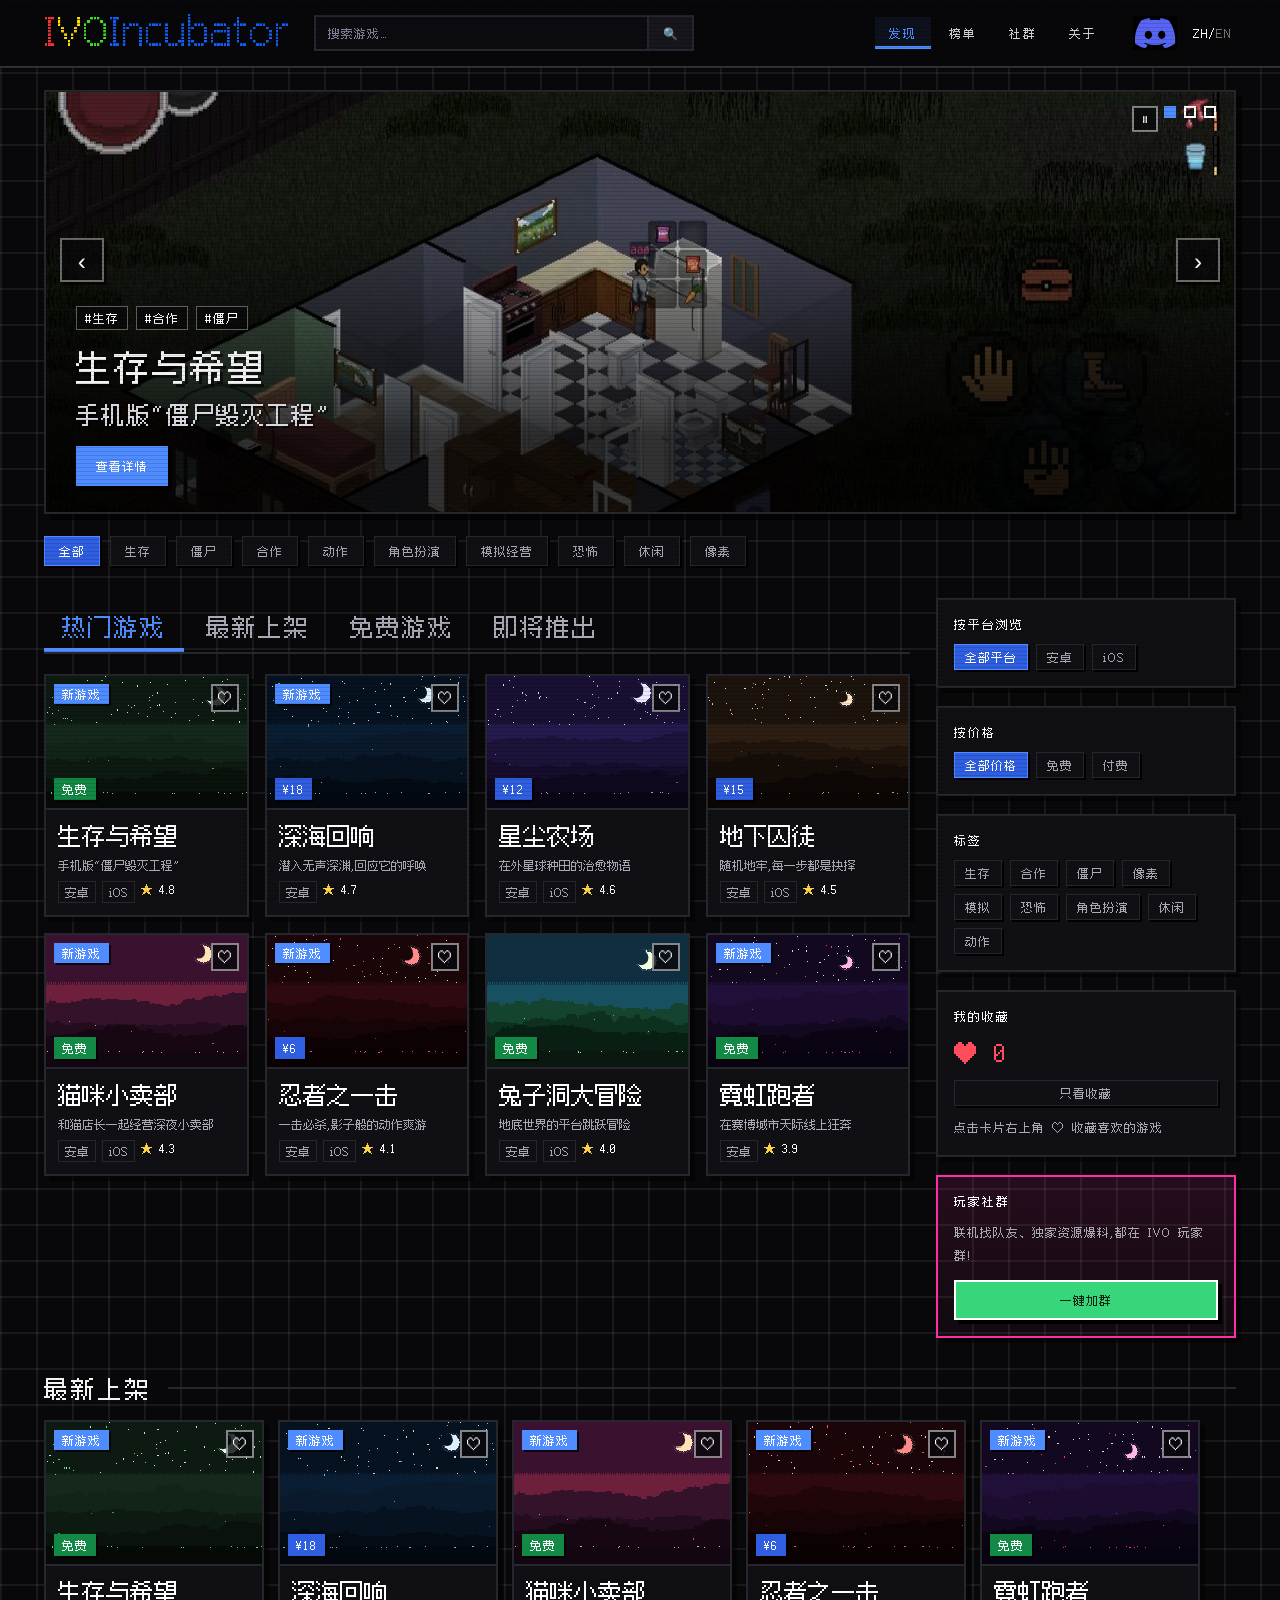
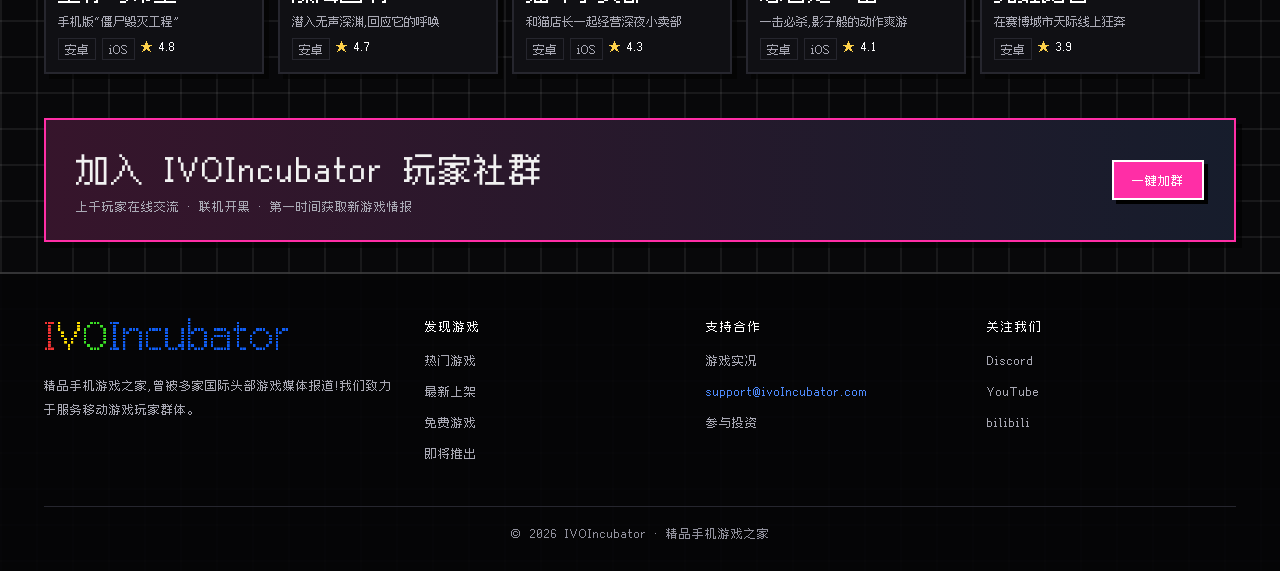
==== index.html @ 16486abe "IVOIncubator 像素风手游站:首页+详情页,含SEO/分页/无障碍/订阅/字体子集化" ====
<!DOCTYPE html>
<html lang="zh-CN" data-lang="zh">
<head>
<meta charset="UTF-8">
<meta name="viewport" content="width=device-width, initial-scale=1.0">
<title>IVOIncubator - 精品手机游戏之家</title>
<meta name="description" content="IVOIncubator 精品手机游戏资源站:发现优质手机游戏,僵尸生存、模拟经营、像素冒险。">
<!-- 如换正式域名,全局替换 URL 即可 -->
<link rel="canonical" href="https://anliways.github.io/ivo/">
<meta property="og:type" content="website">
<meta property="og:site_name" content="IVOIncubator">
<meta property="og:title" content="IVOIncubator - 精品手机游戏之家">
<meta property="og:description" content="发现优质手机游戏:僵尸生存、模拟经营、像素冒险。精品手机游戏之家。">
<meta property="og:image" content="https://anliways.github.io/ivo/assets/og-image.png">
<meta property="og:url" content="https://anliways.github.io/ivo/">
<meta name="twitter:card" content="summary_large_image">
<meta name="twitter:title" content="IVOIncubator - 精品手机游戏之家">
<meta name="twitter:description" content="发现优质手机游戏:僵尸生存、模拟经营、像素冒险。">
<meta name="twitter:image" content="https://anliways.github.io/ivo/assets/og-image.png">
<link rel="icon" type="image/png" href="assets/emoji.png">
<!-- 首屏关键资源预加载 -->
<link rel="preload" as="font" type="font/woff2" href="assets/FusionPixel12-subset.woff2" crossorigin>
<link rel="preload" as="image" href="assets/shot-left.jpg">
<link rel="stylesheet" href="common.css">
<link rel="stylesheet" href="home.css">
</head>
<body>

<!-- ===== 顶栏 ===== -->
<header class="topbar">
  <div class="shell topbar-in">
    <a class="logo-link" href="index.html">
      <img src="assets/logo.png" alt="IVOIncubator">
    </a>
    <div class="search-box">
      <input id="searchInput" type="text" data-i18n-attr="searchPh" placeholder="搜索游戏…" aria-label="搜索游戏">
      <button class="search-go" id="searchGo" type="button">🔍</button>
    </div>
    <nav class="topnav">
      <a href="index.html" class="active" data-i18n="navDiscover">发现</a>
      <a href="#grid-top" data-i18n="navCharts">榜单</a>
      <a href="#community" data-i18n="navCommunity">社群</a>
      <a href="#footer" data-i18n="navAbout">关于</a>
    </nav>
    <div class="topbar-tools">
      <a class="discord-top" href="#" data-link="discord" target="_blank" rel="noopener" aria-label="Discord">
        <img src="assets/discord.png" alt="Discord">
      </a>
      <button class="lang-btn" id="langBtn" type="button" aria-label="Switch language">
        <span class="lang-zh">ZH</span><span class="lang-sep">/</span><span class="lang-en">EN</span>
      </button>
    </div>
  </div>
</header>

<main class="shell home">

  <!-- ===== 精选轮播 ===== -->
  <section class="carousel" id="carousel" aria-label="精选游戏">
    <div class="slides" id="slides"></div>
    <button class="car-btn car-prev" id="carPrev" type="button" aria-label="上一个">‹</button>
    <button class="car-btn car-next" id="carNext" type="button" aria-label="下一个">›</button>
    <button class="car-pause" id="carPause" type="button" aria-label="暂停轮播" data-i18n-aria="pauseAria">⏸</button>
    <div class="car-dots" id="carDots"></div>
  </section>

  <!-- ===== 分类筛选 ===== -->
  <nav class="genre-row" id="genreRow" aria-label="游戏分类"></nav>

  <!-- ===== 主区:标签页网格 + 侧栏 ===== -->
  <div class="home-main" id="grid-top">

    <section class="main-col">
      <div class="tab-bar" id="tabBar" role="tablist"></div>
      <div class="game-grid" id="gameGrid"></div>
      <div class="load-more-wrap">
        <button type="button" class="btn btn-ghost" id="loadMore" hidden data-i18n="loadMore">加载更多</button>
      </div>
      <p class="empty-tip" id="emptyTip" hidden data-i18n="empty">没有找到符合条件的游戏,换个筛选试试!</p>
    </section>

    <aside class="side-col">
      <!-- 平台浏览 -->
      <section class="panel">
        <h3 data-i18n="browsePlatform">按平台浏览</h3>
        <div class="filter-group" id="platFilter"></div>
      </section>
      <!-- 价格筛选 -->
      <section class="panel">
        <h3 data-i18n="browsePrice">按价格</h3>
        <div class="filter-group" id="priceFilter"></div>
      </section>
      <!-- 标签云 -->
      <section class="panel">
        <h3 data-i18n="tagCloud">标签</h3>
        <div class="tag-cloud" id="tagCloud"></div>
      </section>
      <!-- 我的收藏 -->
      <section class="panel">
        <h3 data-i18n="favTitle">我的收藏</h3>
        <p class="fav-count" id="favCount">♥ 0</p>
        <button type="button" class="chip" id="favOnlyBtn" data-i18n="favOnly">只看收藏</button>
        <p class="fav-hint" data-i18n="favHint">点击卡片右上角 ♡ 收藏喜欢的游戏</p>
      </section>
      <!-- 公告卡 -->
      <section class="panel panel-notice">
        <h3 data-i18n="noticeTitle">玩家社群</h3>
        <p data-i18n="noticeText">联机找队友、独家资源爆料,都在 IVO 玩家群!</p>
        <a class="btn btn-green btn-block" href="#" data-link="discord" data-i18n="joinBtn" target="_blank" rel="noopener">一键加群</a>
      </section>
    </aside>

  </div>

  <!-- ===== 最新上架(横向滚动) ===== -->
  <section class="fresh-sec">
    <div class="sec-head">
      <h2 data-i18n="freshTitle">最新上架</h2>
      <span class="sec-line"></span>
    </div>
    <div class="fresh-row" id="freshRow"></div>
  </section>

  <!-- ===== 社群横幅 ===== -->
  <section class="community" id="community">
    <div class="community-in">
      <div>
        <h2 data-i18n="communityTitle">加入 IVOIncubator 玩家社群</h2>
        <p data-i18n="communityText">上千玩家在线交流 · 联机开黑 · 第一时间获取新游戏情报</p>
      </div>
      <a class="btn btn-pink" href="#" data-link="discord" data-i18n="communityBtn" target="_blank" rel="noopener">一键加群</a>
    </div>
  </section>

</main>

<!-- ===== 页脚 ===== -->
<footer class="footer" id="footer">
  <div class="shell">
    <div class="footer-grid">
      <div class="footer-brand">
        <img src="assets/logo.png" alt="IVOIncubator">
        <p data-i18n="footAbout">精品手机游戏之家,曾被多家国际头部游戏媒体报道!我们致力于服务移动游戏玩家群体。</p>
      </div>
      <div>
        <h4 data-i18n="footDiscover">发现游戏</h4>
        <ul>
          <li><a href="#grid-top" data-nav-tab="hot" data-i18n="tabHot">热门游戏</a></li>
          <li><a href="#grid-top" data-nav-tab="new" data-i18n="tabNew">最新上架</a></li>
          <li><a href="#grid-top" data-nav-tab="free" data-i18n="tabFree">免费游戏</a></li>
          <li><a href="#grid-top" data-nav-tab="soon" data-i18n="tabSoon">即将推出</a></li>
        </ul>
      </div>
      <div>
        <h4 data-i18n="footSupport">支持合作</h4>
        <ul>
          <li><a href="#" data-link="live" target="_blank" rel="noopener" data-i18n="footLive">游戏实况</a></li>
          <li><a href="mailto:support@ivoIncubator.com" class="footer-mail">support@ivoIncubator.com</a></li>
          <li><a href="#" data-i18n="footInvest">参与投资</a></li>
        </ul>
      </div>
      <div>
        <h4 data-i18n="footFollow">关注我们</h4>
        <ul>
          <li><a href="#" data-link="discord" target="_blank" rel="noopener">Discord</a></li>
          <li><a href="#" data-link="youtube" target="_blank" rel="noopener">YouTube</a></li>
          <li><a href="#" data-link="bilibili" target="_blank" rel="noopener">bilibili</a></li>
        </ul>
      </div>
    </div>
    <p class="footer-bottom">© 2026 IVOIncubator · <span data-i18n="footRights">精品手机游戏之家</span></p>
  </div>
</footer>

<button class="back-top" id="backTop" type="button" aria-label="Back to top" data-i18n-aria="backTop">▲</button>

<script src="data.js"></script>
<script src="cursor.js"></script>
<script src="analytics.js"></script>
<script src="home.js"></script>
</body>
</html>
---- common.css ----
/* =====================================================
 * IVOIncubator · 公共样式(两页共用)
 * ===================================================== */

/* ---- 像素字体(子集版,全站仅 34KB;新增大量文案后需重新子集化) ---- */
@font-face {
  font-family: "FusionPixel";
  src: url("assets/FusionPixel12-subset.woff2") format("woff2");
  font-weight: 400;
  font-display: swap;
}
@font-face {
  font-family: "FusionPixel";
  src: url("assets/FusionPixel12-latin-subset.woff2") format("woff2");
  font-weight: 400;
  font-display: swap;
  unicode-range: U+0000-00FF, U+2000-206F;
}

/* ---- 基础 ---- */
:root {
  --bg: #08080a;
  --line: rgba(255, 255, 255, 0.07);
  --grid-size: 36px;
  --panel: #101014;
  --panel-2: #16161c;
  --border: #26262e;
  --border-hover: #4f8cff;
  --brand: #4f8cff;
  --brand-deep: #2f5fe0;
  --green: #37d67a;
  --red: #ff4d5e;
  --pink: #ff2ea6;
  --text: #f2f2f2;
  --text-dim: #aaaab6;
}
* { margin: 0; padding: 0; box-sizing: border-box; }

/* hidden 属性优先于任何 display 规则(如 .btn 的 display:inline-block) */
[hidden] { display: none !important; }

html { scroll-behavior: smooth; }

body {
  background: var(--bg);
  background-image:
    linear-gradient(var(--line) 2px, transparent 2px),
    linear-gradient(90deg, var(--line) 2px, transparent 2px);
  background-size: var(--grid-size) var(--grid-size);
  color: var(--text);
  font-family: "FusionPixel", "Zpix", "SimHei", monospace;
  -webkit-font-smoothing: none;
  font-smooth: never;
  min-height: 100vh;
  display: flex;
  flex-direction: column;
}

a { color: inherit; text-decoration: none; }
img, canvas, svg { display: block; image-rendering: pixelated; }
button { font-family: inherit; }
::placeholder { color: #84849a; }

/* ---- 全局像素化:选中 / 滚动条 / 光标 / CRT 扫描线 ---- */
::selection { background: var(--brand); color: #000; }

::-webkit-scrollbar { width: 12px; height: 12px; }
::-webkit-scrollbar-track { background: #0b0b0e; }
::-webkit-scrollbar-thumb { background: #2c2c36; border: 2px solid #0b0b0e; }
::-webkit-scrollbar-thumb:hover { background: var(--brand-deep); }
* { scrollbar-color: #2c2c36 #0b0b0e; }

/* ---- 全局像素光标(cursor.js 运行时生成 PNG 注入变量) ---- */
* { cursor: var(--cursor-arrow, auto); }
a, button, .chip, .fav-btn, select, label[for], summary {
  cursor: var(--cursor-point, pointer);
}
input, textarea { cursor: text; }

/* CRT 扫描线覆层 */
body::after {
  content: "";
  position: fixed;
  inset: 0;
  z-index: 999;
  pointer-events: none;
  background: repeating-linear-gradient(
    0deg,
    rgba(0, 0, 0, 0.12) 0 1px,
    transparent 1px 4px
  );
}

.shell {
  width: 100%;
  max-width: 1240px;
  margin: 0 auto;
  padding: 0 24px;
}

/* ============ 顶栏 ============ */
.topbar {
  background: rgba(8, 8, 10, 0.96);
  border-bottom: 2px solid rgba(255, 255, 255, 0.18);
  position: sticky;
  top: 0;
  z-index: 50;
}
.topbar-in {
  display: flex;
  align-items: center;
  gap: 22px;
  height: 66px;
}
.logo-link { flex: none; display: block; }
.logo-link img { width: 248px; image-rendering: pixelated; } /* 991/4,整数倍缩放最锐利 */

.search-box {
  flex: 1;
  min-width: 0;
  max-width: 380px;
  display: flex;
  border: 2px solid var(--border);
  background: #0c0c10;
}
.search-box input {
  flex: 1;
  min-width: 0;
  background: none;
  border: none;
  outline: none;
  color: var(--text);
  font-family: inherit;
  font-size: 12px;
  padding: 8px 12px;
  letter-spacing: 1px;
}
.search-box .search-go {
  border: none;
  border-left: 2px solid var(--border);
  background: var(--panel-2);
  color: var(--text-dim);
  font-family: inherit;
  font-size: 12px;
  padding: 0 14px;
  cursor: pointer;
}
.search-box:focus-within { border-color: var(--brand); }
.search-box:focus-within .search-go { color: var(--brand); }

.topnav {
  display: flex;
  gap: 4px;
  margin-left: auto;
}
.topnav a {
  font-size: 12px;
  letter-spacing: 2px;
  color: #cfcfd6;
  padding: 8px 14px;
  white-space: nowrap;
}
.topnav a:hover, .topnav a.active { color: var(--brand); }
.topnav a.active {
  background: rgba(79, 140, 255, 0.08);
  box-shadow: inset 0 -3px 0 var(--brand);
}

.topbar-tools {
  display: flex;
  align-items: center;
  gap: 12px;
  flex: none;
}
.discord-top img { width: 44px; image-rendering: pixelated; } /* 88/2 */
.discord-top:hover { filter: brightness(1.3); }

.lang-btn {
  background: none;
  border: none;
  cursor: pointer;
  font-size: 12px;
  color: #fff;
  letter-spacing: 1px;
  padding: 6px 4px;
}
.lang-btn:hover { color: var(--brand); }
.lang-btn:focus-visible { outline: 2px solid var(--brand); outline-offset: 2px; }
.lang-btn .lang-en { opacity: 0.45; }
html[data-lang="en"] .lang-btn .lang-zh { opacity: 0.45; }
html[data-lang="en"] .lang-btn .lang-en { opacity: 1; }

/* ============ 页脚 ============ */
.footer {
  margin-top: auto;
  border-top: 2px solid rgba(255, 255, 255, 0.18);
  background: rgba(5, 5, 6, 0.9);
  padding: 44px 0 30px;
}
.footer-grid {
  display: grid;
  grid-template-columns: 1.4fr 1fr 1fr 1fr;
  gap: 32px;
}
.footer-grid > div { min-width: 0; }
.footer-brand img { width: 248px; max-width: 100%; image-rendering: pixelated; margin-bottom: 16px; }
.footer-brand p {
  font-size: 12px;
  line-height: 2;
  color: var(--text-dim);
  letter-spacing: 1px;
}
.footer h4 {
  font-size: 12px;
  font-weight: 400;
  color: #fff;
  margin-bottom: 14px;
  letter-spacing: 2px;
}
.footer ul { list-style: none; }
.footer li { margin-bottom: 10px; }
.footer li a {
  font-size: 12px;
  color: var(--text-dim);
  letter-spacing: 1px;
}
.footer li a:hover { color: var(--brand); }
.footer-mail { color: var(--brand) !important; }
.footer-bottom {
  margin-top: 34px;
  padding-top: 18px;
  border-top: 1px solid var(--border);
  font-size: 12px;
  color: #93939f;
  text-align: center;
  letter-spacing: 1px;
}

/* ============ 通用按钮 / 标签(8-bit 硬阴影) ============ */
.btn {
  display: inline-block;
  font-size: 12px;
  letter-spacing: 1px;
  padding: 10px 18px;
  border: 2px solid #fff;
  cursor: pointer;
  white-space: nowrap;
  box-shadow: 4px 4px 0 #000;
  transition: transform 0.12s steps(2, end), box-shadow 0.12s steps(2, end),
              filter 0.12s steps(2, end);
}
.btn:hover { filter: brightness(1.12); transform: translate(-1px, -1px); box-shadow: 5px 5px 0 #000; }
.btn:active { transform: translate(3px, 3px); box-shadow: 1px 1px 0 #000; }
.btn:focus-visible { outline: 2px solid var(--brand); outline-offset: 2px; }
.btn-green { background: var(--green); color: #05270f; }
.btn-pink  { background: var(--pink); color: #fff; }
.btn-blue  { background: var(--brand); color: #fff; border-color: var(--brand); }
.btn-ghost { background: transparent; color: #fff; border-color: #4a4a55; }
.btn-ghost:hover { border-color: var(--brand); color: var(--brand); }

.chip {
  display: inline-block;
  font-size: 12px;
  letter-spacing: 1px;
  padding: 4px 10px;
  border: 1px solid var(--border);
  background: var(--panel);
  color: var(--text-dim);
  cursor: pointer;
  white-space: nowrap;
  box-shadow: 2px 2px 0 #000;
  transition: transform 0.1s steps(2, end), box-shadow 0.1s steps(2, end),
              color 0.1s steps(2, end), border-color 0.1s steps(2, end);
}
.chip:hover { color: var(--text); border-color: #4a4a55; transform: translate(1px, 1px); box-shadow: 1px 1px 0 #000; }
.chip.active {
  background: var(--brand-deep);
  border-color: var(--brand);
  color: #fff;
}

/* 价格/状态角标 */
.pill {
  font-size: 12px;
  letter-spacing: 1px;
  padding: 3px 8px;
  color: #fff;
  white-space: nowrap;
  box-shadow: 2px 2px 0 rgba(0, 0, 0, 0.75);
}
.pill-free { background: #128a45; }
.pill-paid { background: var(--brand-deep); }
.pill-soon { background: #3a3a44; color: #c8c8d2; }

/* 平台小标签 */
.plat {
  font-size: 12px;
  letter-spacing: 0;
  padding: 2px 6px;
  border: 1px solid var(--border);
  color: var(--text-dim);
}

/* 空状态 */
.empty-tip {
  padding: 60px 0;
  text-align: center;
  color: var(--text-dim);
  font-size: 12px;
  letter-spacing: 1px;
}

/* ============ 窄屏 ============ */
@media (max-width: 960px) {
  .topnav { display: none; }
  .logo-link img { width: 124px; }
}
@media (max-width: 640px) {
  .shell { padding: 0 14px; }
  .topbar-in { gap: 8px; height: 58px; }
  .logo-link img { width: 124px; }
  .search-box { max-width: none; }
  .search-box .search-go { padding: 0 10px; }
  .lang-btn { font-size: 12px; padding: 4px 2px; }
  .discord-top { display: none; }
  .footer-grid { grid-template-columns: 1fr; gap: 24px; }
  .footer-mail { overflow-wrap: anywhere; }
}

/* ============ 收藏按钮(卡片右上角) ============ */
.fav-btn {
  position: absolute;
  top: 8px;
  right: 8px;
  width: 28px;
  height: 28px;
  display: flex;
  align-items: center;
  justify-content: center;
  background: rgba(8, 8, 10, 0.8);
  border: 2px solid rgba(255, 255, 255, 0.5);
  color: #fff;
  font-size: 14px;
  line-height: 1;
  padding: 0;
  z-index: 3;
}
.fav-btn:hover { border-color: var(--red); color: var(--red); }
.fav-btn.on {
  border-color: var(--red);
  color: var(--red);
  background: rgba(8, 8, 10, 0.9);
}

/* NEW 角标(封面右上) */
.pill-new {
  position: absolute;
  top: 8px;
  left: 8px;
  background: var(--brand);
  color: #fff;
  font-size: 12px;
  letter-spacing: 1px;
  padding: 2px 8px;
  box-shadow: 2px 2px 0 rgba(0, 0, 0, 0.75);
}

/* 评分 */
.rating {
  font-size: 12px;
  letter-spacing: 0;
  color: #ffd24a;
  white-space: nowrap;
}
.rating .num { color: #fff; }

/* ============ 像素 toast ============ */
.toast {
  position: fixed;
  left: 50%;
  bottom: 34px;
  transform: translateX(-50%);
  background: var(--panel-2);
  border: 2px solid var(--brand);
  box-shadow: 4px 4px 0 #000;
  color: #fff;
  font-size: 12px;
  letter-spacing: 1px;
  padding: 10px 18px;
  z-index: 1000;
  opacity: 0;
  pointer-events: none;
}
.toast.show { opacity: 1; }
.toast span { color: var(--brand); }

/* ============ 返回顶部 ============ */
.back-top {
  position: fixed;
  right: 22px;
  bottom: 22px;
  width: 46px;
  height: 46px;
  background: var(--panel-2);
  border: 2px solid #fff;
  color: #fff;
  font-size: 16px;
  line-height: 1;
  z-index: 90;
  box-shadow: 4px 4px 0 #000;
  opacity: 0;
  pointer-events: none;
  transition: opacity 0.2s steps(3, end);
}
.back-top.show { opacity: 1; pointer-events: auto; }
.back-top:hover { background: var(--brand-deep); border-color: var(--brand); }
@media (max-width: 640px) {
  .back-top { right: 14px; bottom: 14px; width: 40px; height: 40px; }
}

/* ============ 轮播暂停按钮 ============ */
.car-pause {
  position: absolute;
  top: 14px;
  right: 76px;
  width: 26px;
  height: 26px;
  background: rgba(8, 8, 10, 0.7);
  border: 2px solid rgba(255, 255, 255, 0.5);
  color: #fff;
  font-size: 10px;
  line-height: 1;
  padding: 0;
  z-index: 6;
}
.car-pause:hover { border-color: var(--brand); color: var(--brand); }

/* ============ 加载更多 ============ */
.load-more-wrap { text-align: center; margin-top: 22px; }

/* ============ 上线通知订阅条(详情页) ============ */
.notify {
  margin-top: 26px;
  border: 2px solid var(--brand);
  background: rgba(79, 140, 255, 0.08);
  padding: 18px 20px;
  box-shadow: 4px 4px 0 rgba(0, 0, 0, 0.6);
}
.notify h4 {
  font-size: 12px;
  font-weight: 400;
  letter-spacing: 2px;
  color: #fff;
  margin-bottom: 12px;
}
.notify-form { display: flex; gap: 10px; flex-wrap: wrap; }
.notify-form input {
  flex: 1;
  min-width: 200px;
  background: #0c0c10;
  border: 2px solid var(--border);
  color: var(--text);
  font-family: inherit;
  font-size: 12px;
  letter-spacing: 1px;
  padding: 9px 12px;
  outline: none;
}
.notify-form input:focus { border-color: var(--brand); }
.notify-done { font-size: 12px; color: var(--green); letter-spacing: 1px; line-height: 2; }

/* ============ 减少动态效果偏好 ============ */
@media (prefers-reduced-motion: reduce) {
  * { transition-duration: 0.01ms !important; animation: none !important; }
  html { scroll-behavior: auto; }
}
---- home.css ----
/* =====================================================
 * IVOIncubator · 首页样式
 * ===================================================== */

.home { padding-bottom: 30px; }

/* ============ 轮播 ============ */
.carousel {
  position: relative;
  margin-top: 22px;
  border: 2px solid var(--border);
  background: var(--panel);
  overflow: hidden;
  box-shadow: 6px 6px 0 rgba(0, 0, 0, 0.6);
}
.slides { position: relative; height: 420px; }
.slide {
  position: absolute;
  inset: 0;
  opacity: 0;
  transition: opacity 0.6s;
  pointer-events: none;
}
.slide.active { opacity: 1; pointer-events: auto; }
.slide .slide-bg {
  position: absolute;
  inset: 0;
  width: 100%;
  height: 100%;
  object-fit: cover;
  image-rendering: pixelated;
}
.slide .slide-shade {
  position: absolute;
  inset: 0;
  background: linear-gradient(180deg, rgba(0,0,0,0.05) 30%, rgba(0,0,0,0.78) 82%);
}
.slide-info {
  position: absolute;
  left: 30px;
  right: 30px;
  bottom: 26px;
}
.slide-tags { display: flex; gap: 8px; margin-bottom: 12px; flex-wrap: wrap; }
.slide-tags .tagmini {
  font-size: 12px;
  letter-spacing: 1px;
  padding: 3px 8px;
  background: rgba(8,8,10,0.75);
  border: 1px solid rgba(255,255,255,0.35);
  color: #fff;
}.slide-info h2 {
  font-size: clamp(24px, 3vw, 36px);
  font-weight: 400;
  letter-spacing: 2px;
  text-shadow: 3px 3px 0 rgba(0,0,0,0.6);
}
.slide-info p {
  margin: 8px 0 16px;
  font-size: 24px;
  color: #d8d8de;
  letter-spacing: 1px;
  text-shadow: 2px 2px 0 rgba(0,0,0,0.6);
}

.car-btn {
  position: absolute;
  top: 40%;
  transform: translateY(-50%);
  width: 44px;
  height: 44px;
  background: rgba(8,8,10,0.6);
  border: 2px solid rgba(255,255,255,0.4);
  color: #fff;
  font-size: 24px;
  cursor: pointer;
  z-index: 5;
  line-height: 1;
  box-shadow: 3px 3px 0 rgba(0,0,0,0.6);
}
.car-btn:hover { background: var(--brand-deep); border-color: var(--brand); }
.car-prev { left: 14px; }
.car-next { right: 14px; }
.car-dots {
  position: absolute;
  right: 18px;
  top: 14px;
  display: flex;
  gap: 8px;
  z-index: 5;
}
.car-dots button {
  width: 12px;
  height: 12px;
  border: 2px solid #fff;
  background: transparent;
  cursor: pointer;
  padding: 0;
}
.car-dots button.active { background: var(--brand); border-color: var(--brand); }

/* ============ 分类行 ============ */
.genre-row {
  display: flex;
  gap: 10px;
  margin: 22px 0 26px;
  overflow-x: auto;
  padding-bottom: 6px;
  scrollbar-width: thin;
}
.genre-row .chip { font-size: 12px; padding: 6px 14px; }

/* ============ 主区两栏 ============ */
.home-main {
  display: grid;
  grid-template-columns: 1fr 300px;
  gap: 26px;
  align-items: start;
}
@media (max-width: 1024px) {
  .home-main { grid-template-columns: 1fr; }
}

/* ---- 标签页 ---- */
.tab-bar {
  display: flex;
  gap: 4px;
  border-bottom: 2px solid var(--border);
  overflow-x: auto;
}
.tab-bar button {
  background: none;
  border: none;
  color: var(--text-dim);
  font-size: 24px;
  letter-spacing: 2px;
  padding: 12px 18px 10px;
  cursor: pointer;
  white-space: nowrap;
}
.tab-bar button:hover { color: var(--text); }
.tab-bar button.active {
  color: var(--brand);
  box-shadow: inset 0 -4px 0 var(--brand);
}
@media (max-width: 640px) {
  .tab-bar button { font-size: 12px; padding: 10px 12px 8px; }
}

/* ---- 游戏卡片网格 ---- */
.game-grid {
  margin-top: 20px;
  display: grid;
  grid-template-columns: repeat(4, 1fr);
  gap: 16px;
}
@media (max-width: 1180px) { .game-grid { grid-template-columns: repeat(3, 1fr); } }
@media (max-width: 720px)  { .game-grid { grid-template-columns: repeat(2, 1fr); } }

.game-card {
  background: var(--panel);
  border: 2px solid var(--border);
  box-shadow: 5px 5px 0 rgba(0, 0, 0, 0.55);
  transition: transform 0.15s steps(3, end), border-color 0.15s steps(3, end),
              box-shadow 0.15s steps(3, end);
  display: flex;
  flex-direction: column;
}
.game-card:hover {
  transform: translate(-2px, -2px);
  border-color: var(--border-hover);
  box-shadow: 8px 8px 0 rgba(0, 0, 0, 0.65);
}
.game-card .cover {
  position: relative;
  aspect-ratio: 3 / 2;
  overflow: hidden;
  border-bottom: 2px solid var(--border);
}
.game-card .cover canvas {
  width: 100%;
  height: 100%;
  image-rendering: pixelated;
}
.game-card .cover .pill { position: absolute; left: 8px; bottom: 8px; }
.game-card .card-body { padding: 10px 12px 12px; display: flex; flex-direction: column; gap: 6px; flex: 1; }
.game-card .card-title {
  font-size: 24px;
  letter-spacing: 0;
  line-height: 1.25;
  color: #fff;
}
.game-card:hover .card-title { color: var(--brand); }
.game-card .card-tagline {
  font-size: 12px;
  color: var(--text-dim);
  letter-spacing: 0;
  line-height: 1.6;
  display: -webkit-box;
  -webkit-line-clamp: 2;
  -webkit-box-orient: vertical;
  overflow: hidden;
  flex: 1;
}
.game-card .card-meta { display: flex; gap: 6px; flex-wrap: wrap; }

/* ============ 侧栏 ============ */
.side-col { display: flex; flex-direction: column; gap: 18px; }
.panel {
  background: var(--panel);
  border: 2px solid var(--border);
  padding: 16px;
  box-shadow: 5px 5px 0 rgba(0, 0, 0, 0.55);
}
.panel h3 {
  font-size: 12px;
  font-weight: 400;
  letter-spacing: 2px;
  color: #fff;
  margin-bottom: 12px;
}
.filter-group { display: flex; flex-wrap: wrap; gap: 8px; }
.tag-cloud { display: flex; flex-wrap: wrap; gap: 8px; }
.panel-notice {
  border-color: var(--pink);
  background: linear-gradient(180deg, rgba(255,46,166,0.12), rgba(255,46,166,0.04));
}
.panel-notice p {
  font-size: 12px;
  line-height: 1.9;
  color: var(--text-dim);
  letter-spacing: 1px;
  margin-bottom: 14px;
}
.btn-block { display: block; text-align: center; width: 100%; }

/* 收藏面板 */
.fav-count {
  font-size: 24px;
  color: var(--red);
  letter-spacing: 2px;
  margin-bottom: 12px;
}
#favOnlyBtn { display: block; width: 100%; text-align: center; }
.fav-hint {
  margin-top: 10px;
  font-size: 12px;
  color: var(--text-dim);
  line-height: 1.9;
  letter-spacing: 1px;
}

/* ============ 最新上架 ============ */
.fresh-sec { margin-top: 34px; }
.sec-head { display: flex; align-items: center; gap: 16px; margin-bottom: 16px; }
.sec-head h2 {
  font-size: 24px;
  font-weight: 400;
  letter-spacing: 3px;
  white-space: nowrap;
}
.sec-line { flex: 1; height: 2px; background: var(--border); }

.fresh-row {
  display: grid;
  grid-auto-flow: column;
  grid-auto-columns: 220px;
  gap: 14px;
  overflow-x: auto;
  padding-bottom: 10px;
  scrollbar-width: thin;
}
.fresh-row .game-card { grid-auto-columns: auto; }

/* ============ 社群横幅 ============ */
.community {
  margin-top: 34px;
  border: 2px solid var(--pink);
  background:
    linear-gradient(90deg, rgba(255,46,166,0.16), rgba(79,140,255,0.10)),
    var(--panel);
  box-shadow: 6px 6px 0 rgba(0, 0, 0, 0.6);
}
.community-in {
  display: flex;
  align-items: center;
  justify-content: space-between;
  gap: 20px;
  padding: 26px 30px;
  flex-wrap: wrap;
}
.community-in h2 {
  font-size: clamp(24px, 2.6vw, 36px);
  font-weight: 400;
  letter-spacing: 2px;
}
.community-in p {
  margin-top: 8px;
  font-size: 12px;
  color: var(--text-dim);
  letter-spacing: 1px;
}

/* ============ 轮播窄屏 ============ */
@media (max-width: 640px) {
  .slides { height: 300px; }
  .slide-info { left: 16px; right: 16px; bottom: 16px; }
  .car-btn { display: none; }
  .fresh-row { grid-auto-columns: 180px; }
}
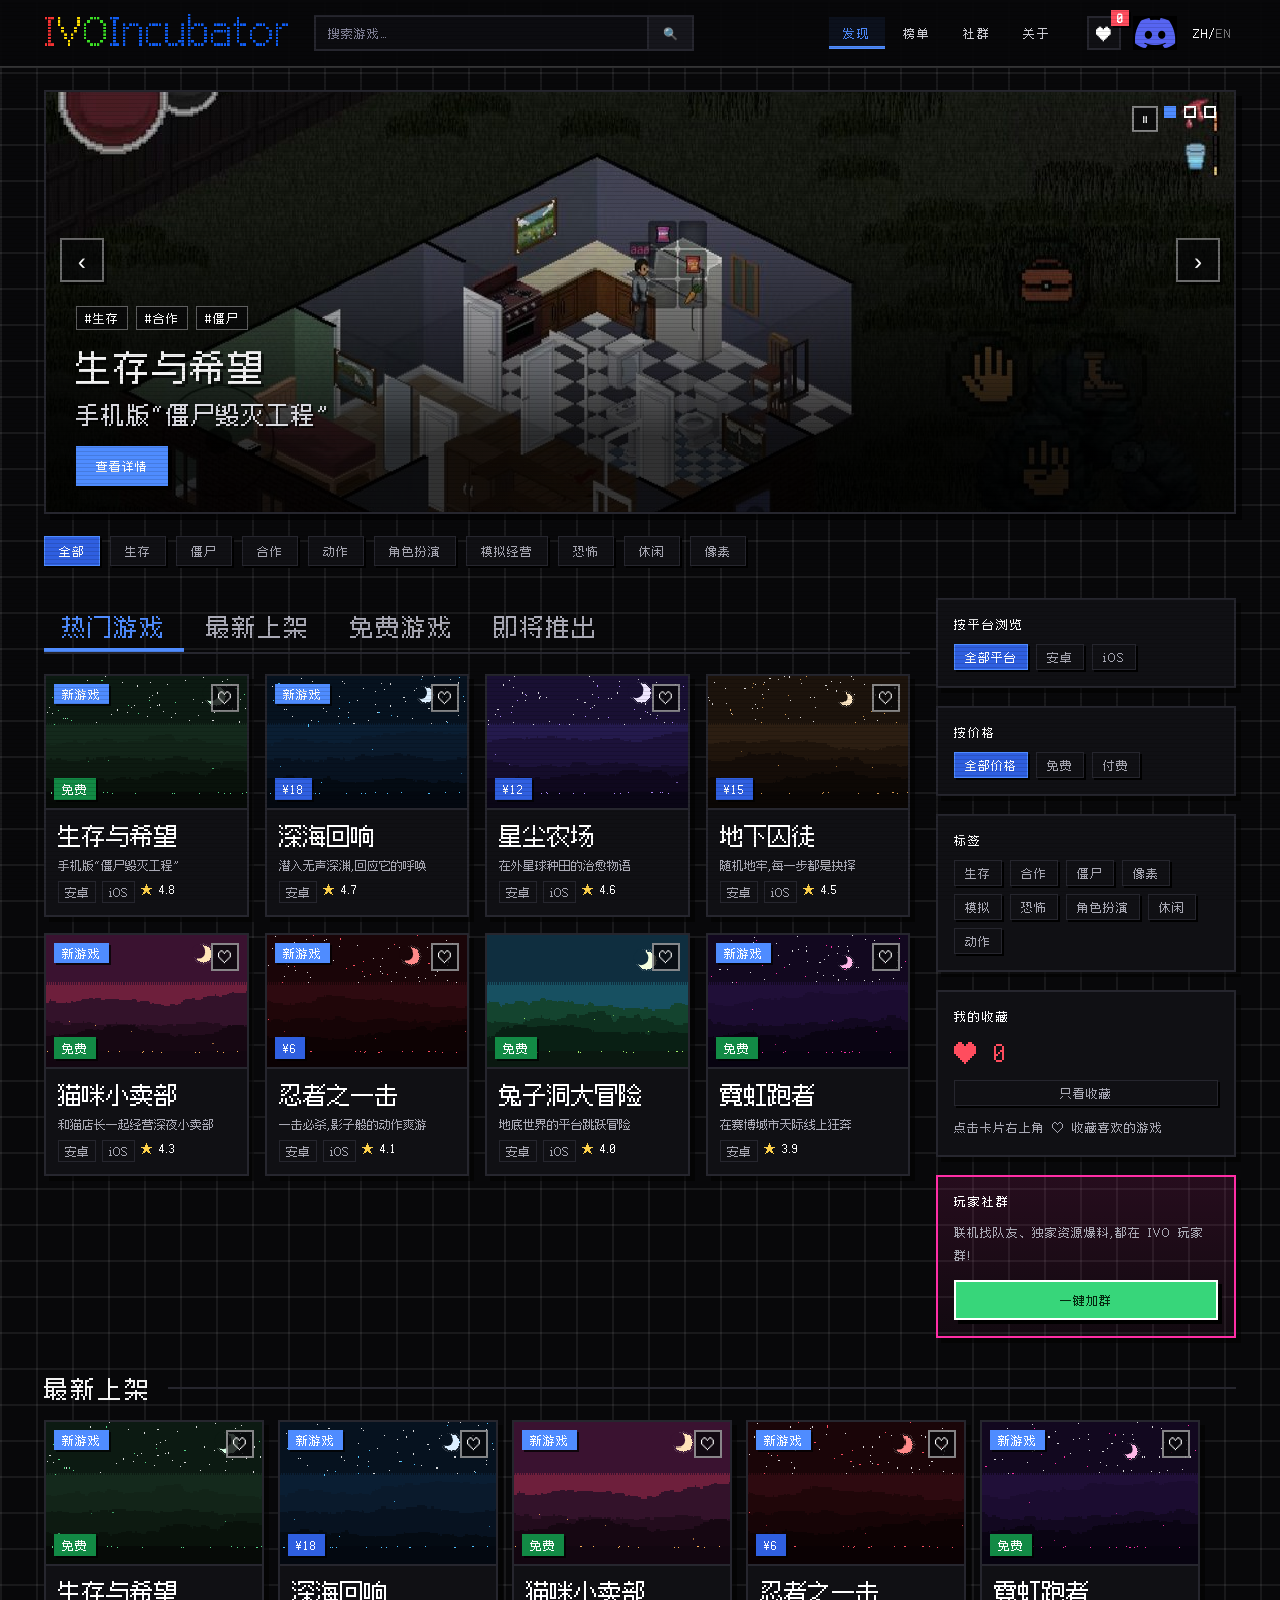
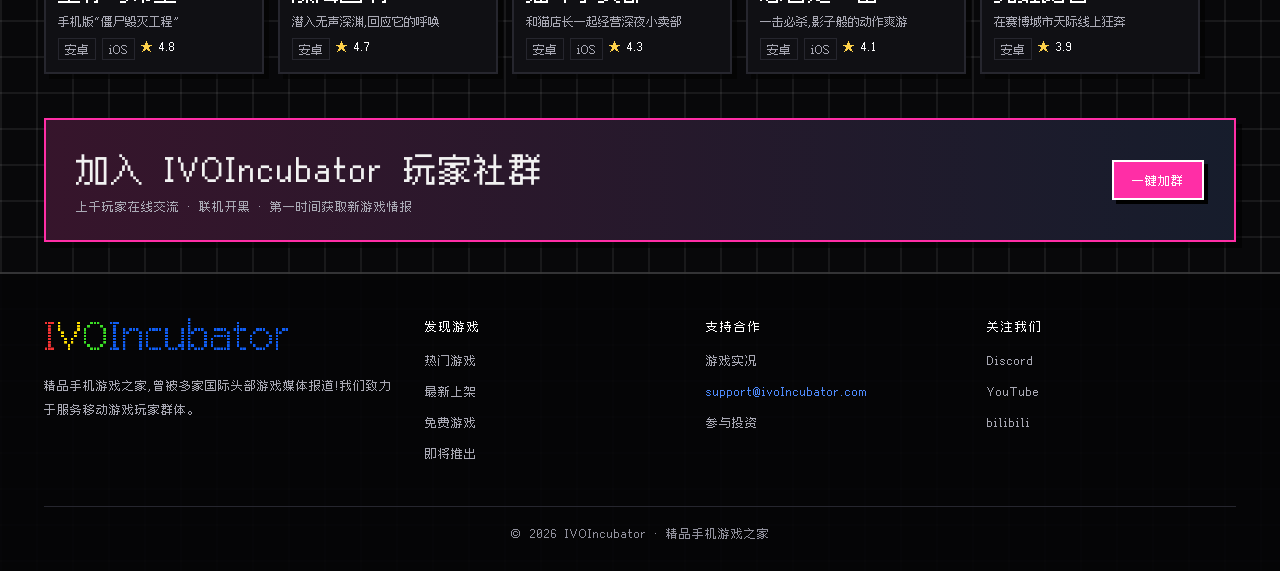
==== commit e6686ab9: "feat: PWA 支持 + 收藏夹聚合页 PWA(纯静态,零依赖): - manifest.json:应用名/主题色 #08080a/standalone/图标 192+512 - assets/i" ====
--- a/index.html
+++ b/index.html
@@ -18,6 +18,9 @@
 <meta name="twitter:description" content="发现优质手机游戏:僵尸生存、模拟经营、像素冒险。">
 <meta name="twitter:image" content="https://anliways.github.io/ivo/assets/og-image.png">
 <link rel="icon" type="image/png" href="assets/emoji.png">
+<link rel="manifest" href="manifest.json">
+<meta name="theme-color" content="#08080a">
+<link rel="apple-touch-icon" href="assets/icons/icon-192.png">
 <!-- 首屏关键资源预加载 -->
 <link rel="preload" as="font" type="font/woff2" href="assets/FusionPixel12-subset.woff2" crossorigin>
 <link rel="preload" as="image" href="assets/shot-left.jpg">
@@ -43,6 +46,7 @@
       <a href="#footer" data-i18n="navAbout">关于</a>
     </nav>
     <div class="topbar-tools">
+      <a class="fav-link" href="favorites.html" aria-label="我的收藏" data-i18n-aria="favTitle">♥<b class="fav-badge" data-fav-badge>0</b></a>
       <a class="discord-top" href="#" data-link="discord" target="_blank" rel="noopener" aria-label="Discord">
         <img src="assets/discord.png" alt="Discord">
       </a>
@@ -178,5 +182,6 @@
 <script src="cursor.js"></script>
 <script src="analytics.js"></script>
 <script src="home.js"></script>
+<script>if ("serviceWorker" in navigator) addEventListener("load", () => navigator.serviceWorker.register("sw.js"));</script>
 </body>
 </html>
--- a/common.css
+++ b/common.css
@@ -175,6 +175,37 @@
 .discord-top img { width: 44px; image-rendering: pixelated; } /* 88/2 */
 .discord-top:hover { filter: brightness(1.3); }
 
+/* 顶栏收藏入口(三页共用,带计数角标) */
+.fav-link {
+  position: relative;
+  flex: none;
+  display: flex;
+  align-items: center;
+  justify-content: center;
+  width: 34px;
+  height: 34px;
+  font-size: 16px;
+  color: #fff;
+  border: 2px solid var(--border);
+  background: var(--panel);
+}
+.fav-link:hover { border-color: var(--red); color: var(--red); }
+.fav-link.active { border-color: var(--red); color: var(--red); }
+.fav-badge {
+  position: absolute;
+  top: -8px;
+  right: -10px;
+  min-width: 18px;
+  padding: 1px 4px;
+  font-size: 12px;
+  font-style: normal;
+  line-height: 1.2;
+  text-align: center;
+  color: #fff;
+  background: var(--red);
+  box-shadow: 2px 2px 0 rgba(0, 0, 0, 0.75);
+}
+
 .lang-btn {
   background: none;
   border: none;
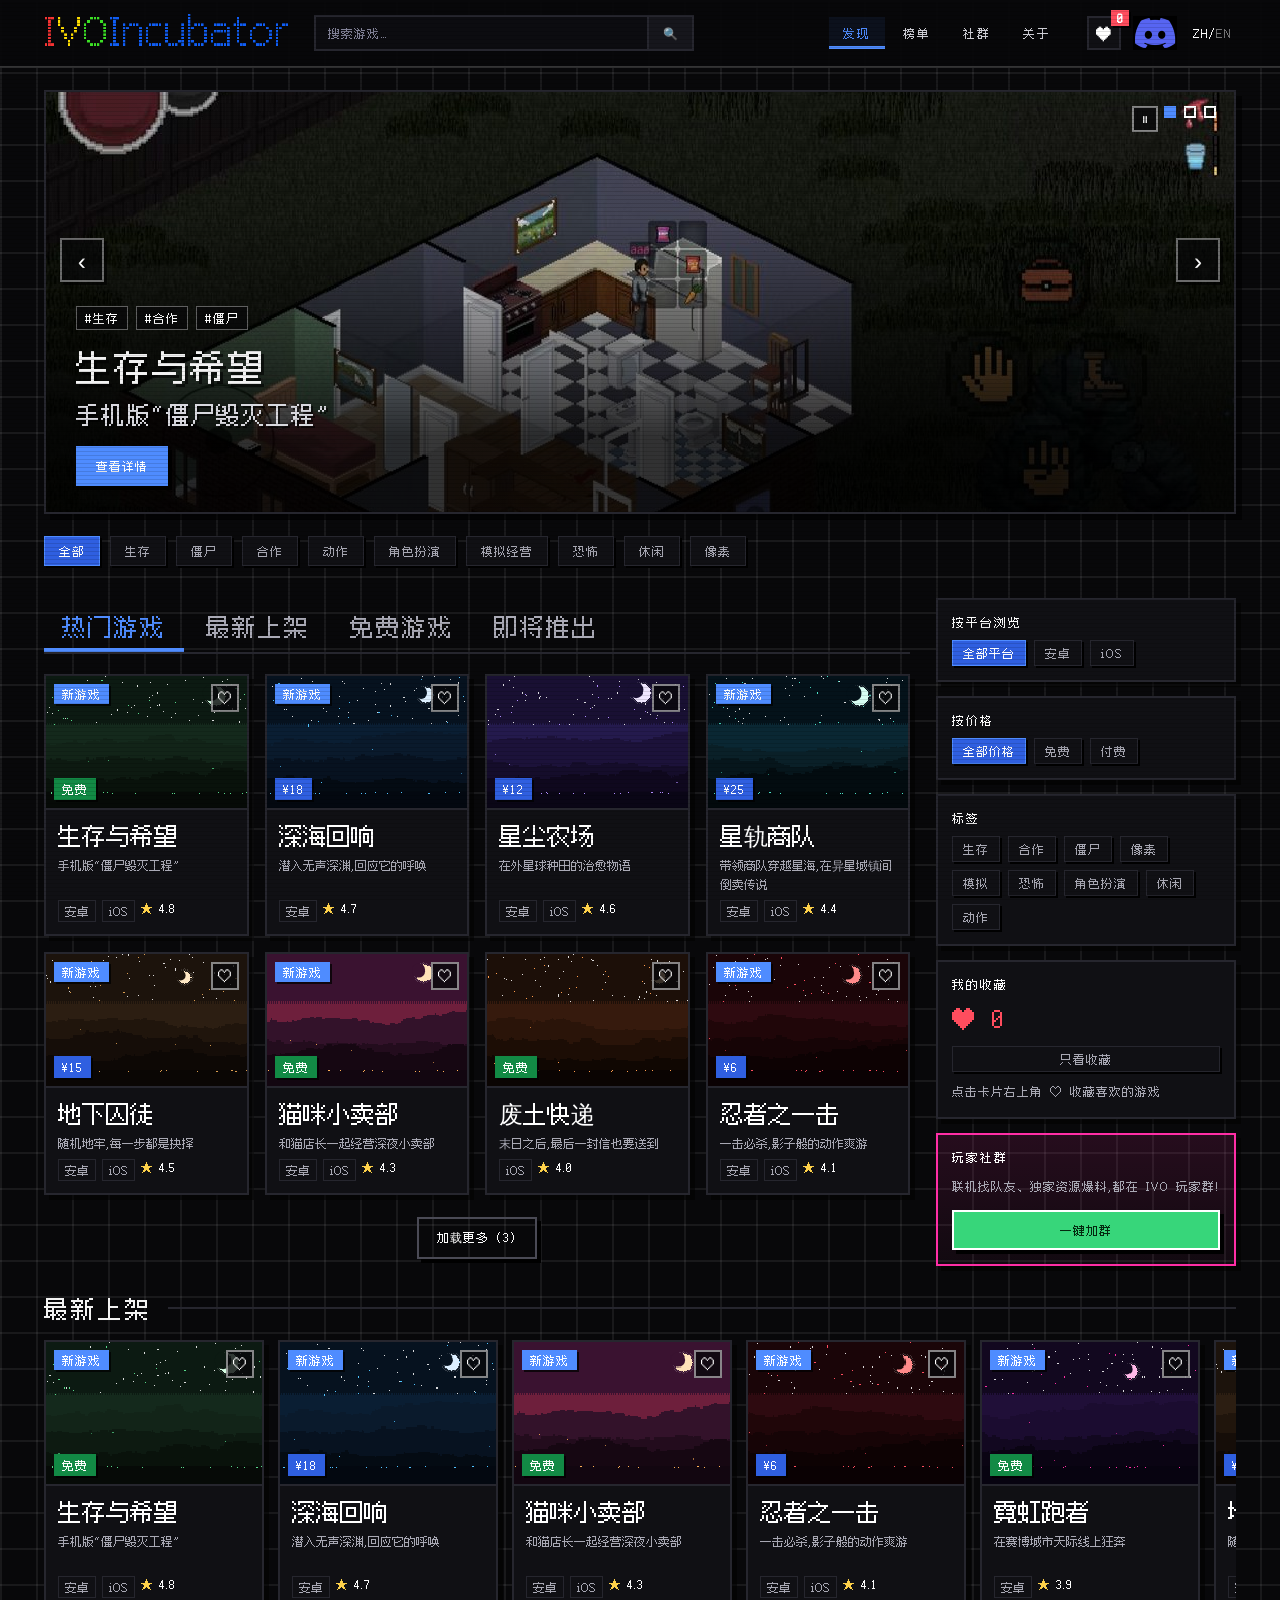
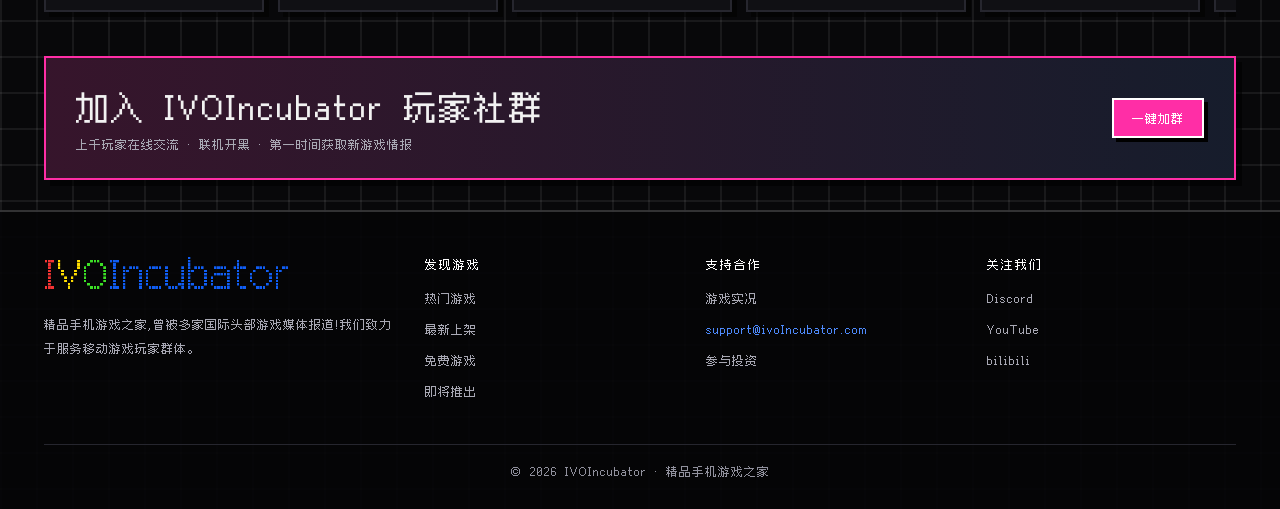
==== commit d492ba31: "feat: 第三轮迭代——内容扩充 + PWA 更新提示 + 详情页导航 内容层(14 款游戏): - 新增 星轨商队(rpg/¥25/双端/fresh)、蒸汽小厨(sim/¥18/安卓/fresh)" ====
--- a/index.html
+++ b/index.html
@@ -182,6 +182,20 @@
 <script src="cursor.js"></script>
 <script src="analytics.js"></script>
 <script src="home.js"></script>
-<script>if ("serviceWorker" in navigator) addEventListener("load", () => navigator.serviceWorker.register("sw.js"));</script>
+<script>
+if ("serviceWorker" in navigator) {
+  addEventListener("load", () => navigator.serviceWorker.register("sw.js"));
+  // 新版本 SW 接管时给个像素提示(首次注册不提示)
+  let hadController = !!navigator.serviceWorker.controller;
+  navigator.serviceWorker.addEventListener("controllerchange", () => {
+    if (!hadController) { hadController = true; return; }
+    const el = document.createElement("div");
+    el.className = "toast show";
+    el.textContent = document.documentElement.dataset.lang === "en" ? "✨ Updated to the latest version" : "✨ 已更新到最新版本";
+    document.body.appendChild(el);
+    setTimeout(() => el.remove(), 2400);
+  });
+}
+</script>
 </body>
 </html>
--- a/home.css
+++ b/home.css
@@ -205,11 +205,12 @@
 .game-card .card-meta { display: flex; gap: 6px; flex-wrap: wrap; }
 
 /* ============ 侧栏 ============ */
-.side-col { display: flex; flex-direction: column; gap: 18px; }
+/* 侧栏节奏整体收紧:面板总高尽量贴近 2 行卡片网格,避免主列下方出现大段空白 */
+.side-col { display: flex; flex-direction: column; gap: 14px; }
 .panel {
   background: var(--panel);
   border: 2px solid var(--border);
-  padding: 16px;
+  padding: 14px;
   box-shadow: 5px 5px 0 rgba(0, 0, 0, 0.55);
 }
 .panel h3 {
@@ -217,7 +218,7 @@
   font-weight: 400;
   letter-spacing: 2px;
   color: #fff;
-  margin-bottom: 12px;
+  margin-bottom: 10px;
 }
 .filter-group { display: flex; flex-wrap: wrap; gap: 8px; }
 .tag-cloud { display: flex; flex-wrap: wrap; gap: 8px; }
@@ -230,7 +231,7 @@
   line-height: 1.9;
   color: var(--text-dim);
   letter-spacing: 1px;
-  margin-bottom: 14px;
+  margin-bottom: 12px;
 }
 .btn-block { display: block; text-align: center; width: 100%; }
 
@@ -243,7 +244,7 @@
 }
 #favOnlyBtn { display: block; width: 100%; text-align: center; }
 .fav-hint {
-  margin-top: 10px;
+  margin-top: 8px;
   font-size: 12px;
   color: var(--text-dim);
   line-height: 1.9;
@@ -251,7 +252,7 @@
 }
 
 /* ============ 最新上架 ============ */
-.fresh-sec { margin-top: 34px; }
+.fresh-sec { margin-top: 26px; }
 .sec-head { display: flex; align-items: center; gap: 16px; margin-bottom: 16px; }
 .sec-head h2 {
   font-size: 24px;
@@ -308,3 +309,10 @@
   .car-btn { display: none; }
   .fresh-row { grid-auto-columns: 180px; }
 }
+
+/* ============ 大屏(≥1440):放宽容器,吃满宽屏而不失焦 ============ */
+@media (min-width: 1440px) {
+  .shell { max-width: 1440px; }
+  .slides { height: 460px; }
+  .fresh-row { grid-auto-columns: 240px; }
+}
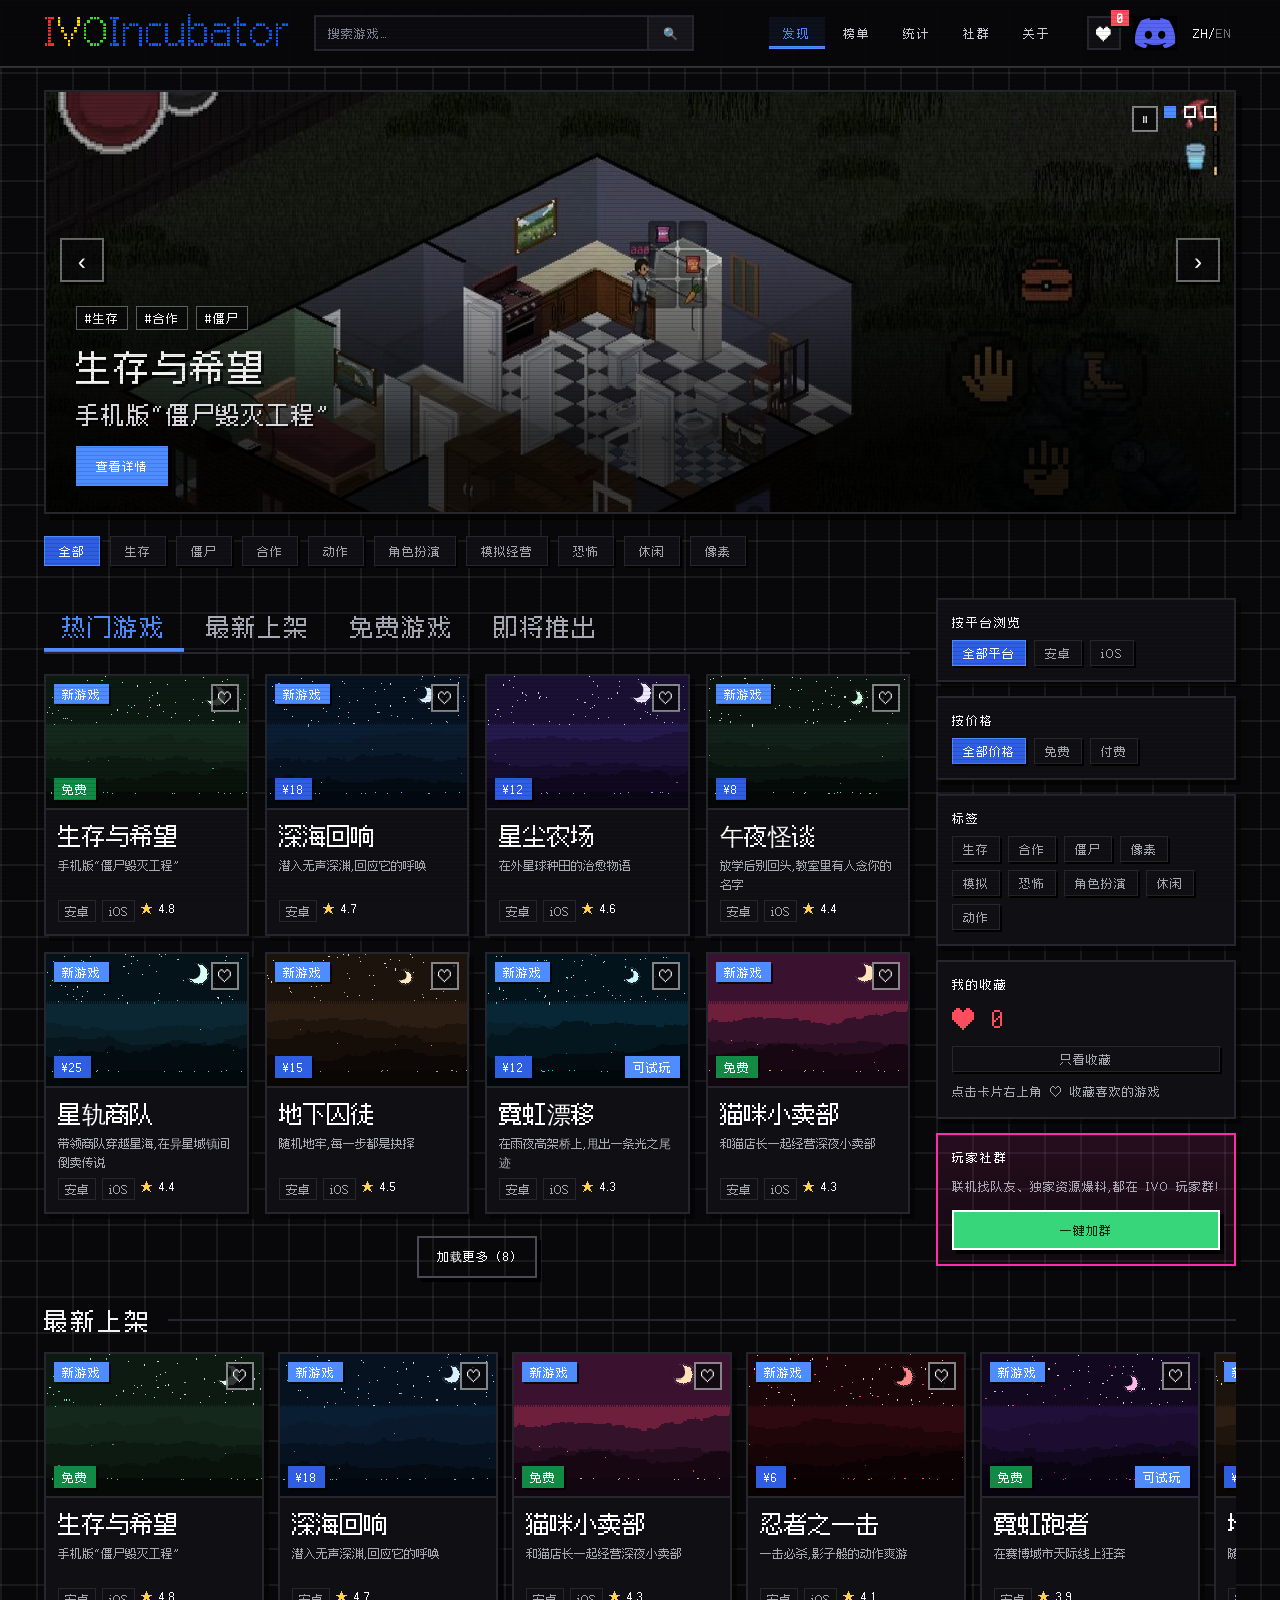
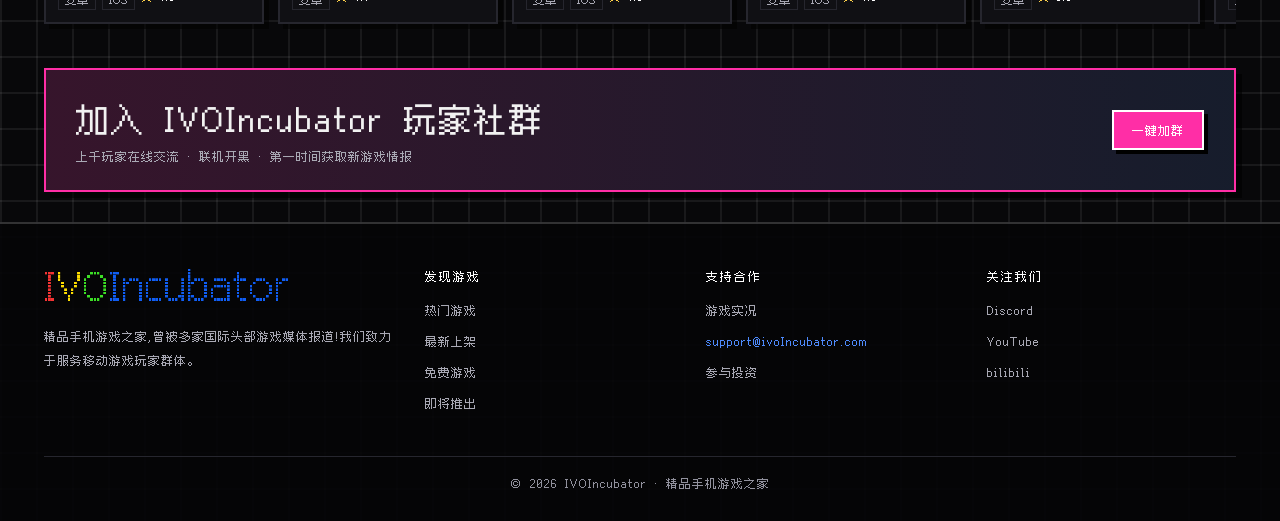
==== commit 296e19fb: "feat: 玩家评论区 + 站点统计页 + 首页公告条 评论区(giscus): - 启用仓库 Discussions,评论存 Announcements 分类 - CONFIG.giscus 填入 " ====
--- a/index.html
+++ b/index.html
@@ -41,7 +41,8 @@
     </div>
     <nav class="topnav">
       <a href="index.html" class="active" data-i18n="navDiscover">发现</a>
-      <a href="#grid-top" data-i18n="navCharts">榜单</a>
+      <a href="charts.html" data-i18n="navCharts">榜单</a>
+      <a href="stats.html" data-i18n="navStats">统计</a>
       <a href="#community" data-i18n="navCommunity">社群</a>
       <a href="#footer" data-i18n="navAbout">关于</a>
     </nav>
@@ -56,6 +57,16 @@
     </div>
   </div>
 </header>
+
+<!-- ===== 公告条 ===== -->
+<div class="announce" id="announceBar" hidden>
+  <div class="shell announce-in">
+    <span class="announce-dot">◆</span>
+    <span class="announce-text" id="announceText"></span>
+    <a class="announce-cta" id="announceCta" href="#"></a>
+    <button class="announce-x" id="announceClose" type="button" aria-label="关闭公告">✕</button>
+  </div>
+</div>
 
 <main class="shell home">
 
--- a/home.css
+++ b/home.css
@@ -3,6 +3,61 @@
  * ===================================================== */
 
 .home { padding-bottom: 30px; }
+
+/* ============ 公告条 ============ */
+.announce {
+  background: rgba(79, 140, 255, 0.12);
+  border-bottom: 2px solid var(--border);
+}
+.announce-in {
+  display: flex;
+  align-items: center;
+  gap: 12px;
+  padding-top: 9px;
+  padding-bottom: 9px;
+}
+.announce-dot {
+  color: var(--brand);
+  font-size: 12px;
+  animation: ann-blink 1.2s steps(2, end) infinite;
+}
+@keyframes ann-blink {
+  50% { opacity: 0.25; }
+}
+.announce-text {
+  flex: 1;
+  min-width: 0;
+  font-size: 12px;
+  letter-spacing: 1px;
+  color: #cfcfd6;
+  overflow: hidden;
+  text-overflow: ellipsis;
+  white-space: nowrap;
+}
+.announce-cta {
+  flex: none;
+  font-size: 12px;
+  letter-spacing: 1px;
+  color: var(--brand);
+  border: 2px solid var(--brand);
+  padding: 3px 10px;
+  white-space: nowrap;
+}
+.announce-cta:hover { background: var(--brand); color: #fff; }
+.announce-x {
+  flex: none;
+  width: 24px;
+  height: 24px;
+  font-size: 12px;
+  line-height: 1;
+  color: var(--text-dim);
+  background: transparent;
+  border: 2px solid transparent;
+}
+.announce-x:hover { color: #fff; border-color: var(--border); }
+@media (max-width: 640px) {
+  .announce-text { white-space: normal; }
+}
 
 /* ============ 轮播 ============ */
 .carousel {
@@ -183,6 +238,14 @@
   image-rendering: pixelated;
 }
 .game-card .cover .pill { position: absolute; left: 8px; bottom: 8px; }
+/* 可试玩角标(封面右下) */
+.game-card .cover .pill-demo {
+  position: absolute;
+  left: auto;
+  right: 8px;
+  bottom: 8px;
+  background: var(--brand);
+}
 .game-card .card-body { padding: 10px 12px 12px; display: flex; flex-direction: column; gap: 6px; flex: 1; }
 .game-card .card-title {
   font-size: 24px;
